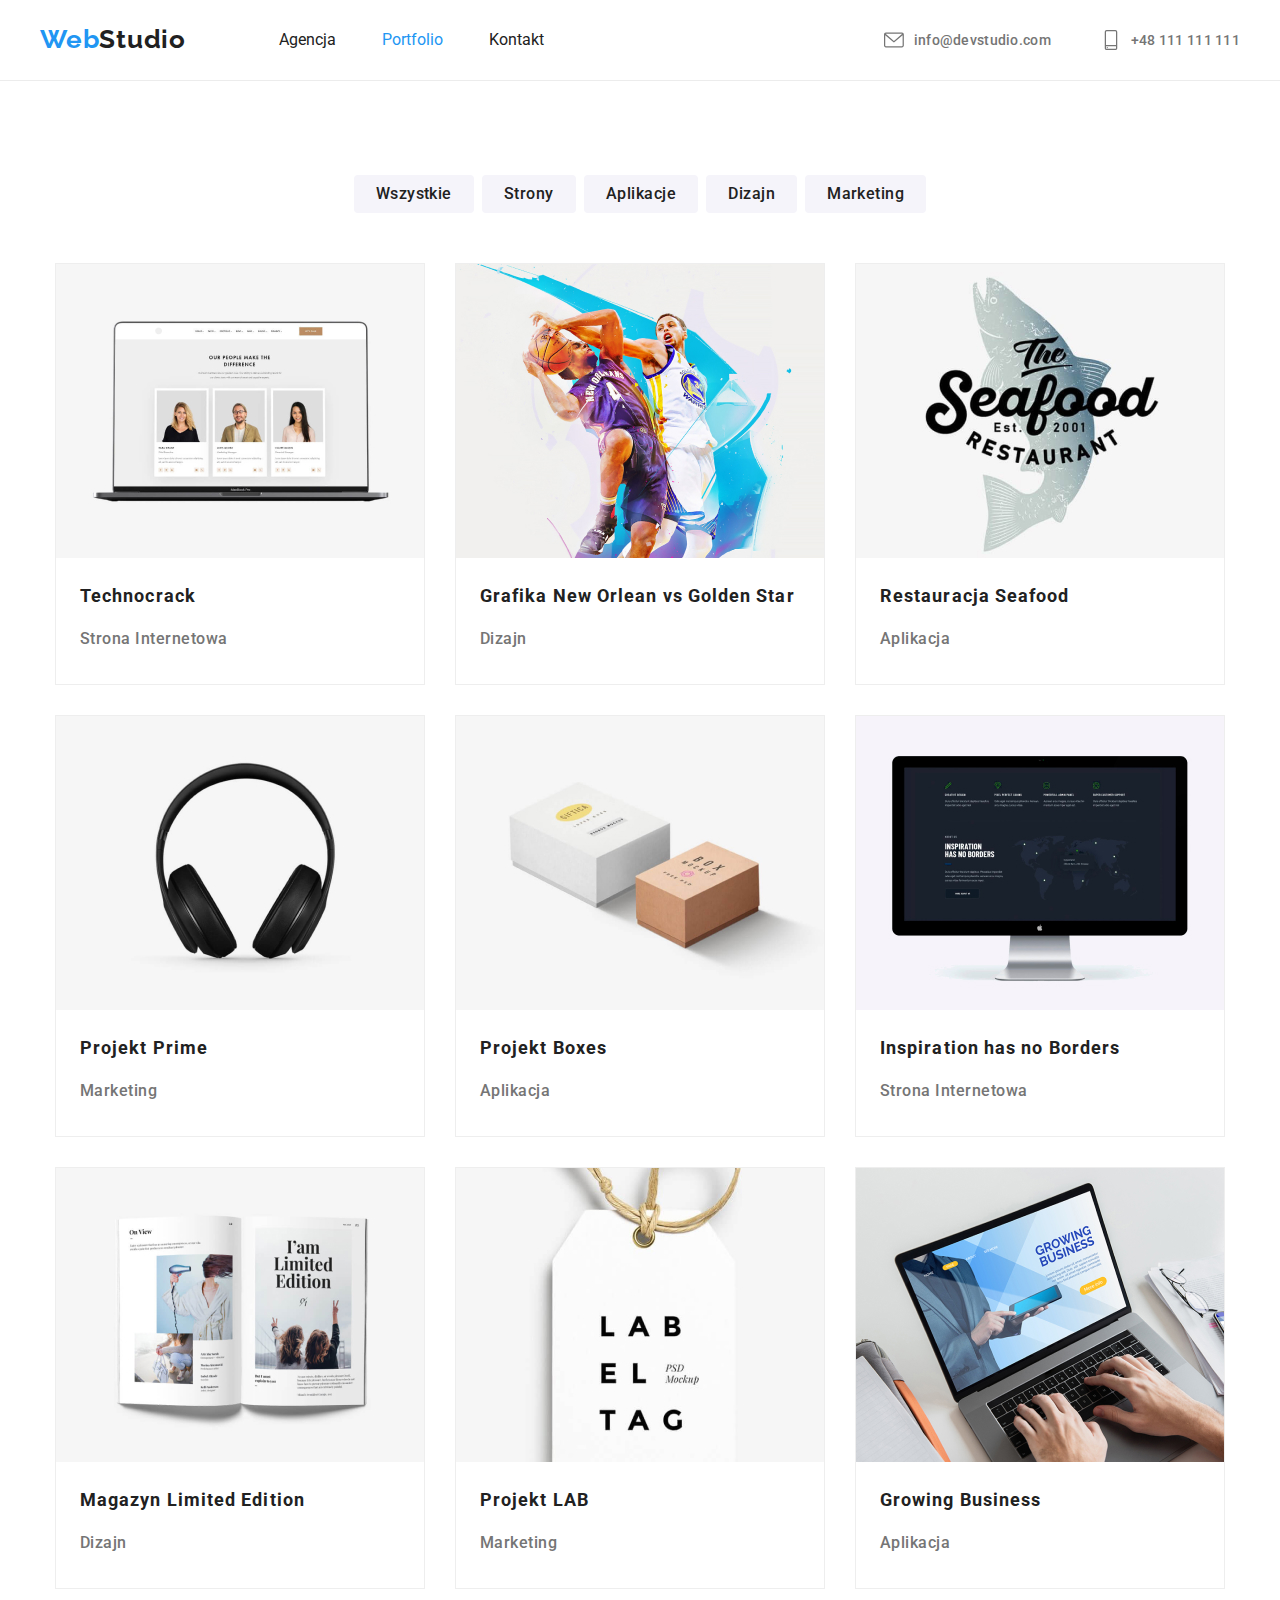
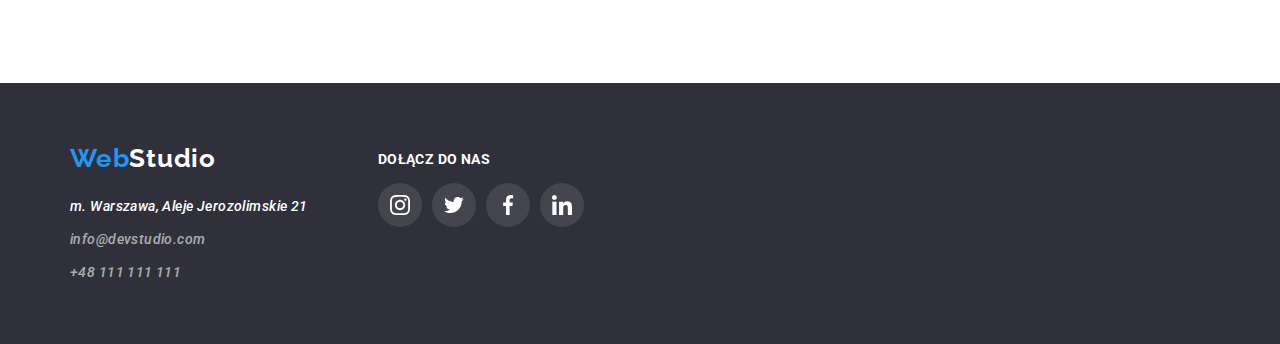
==== portfolio.html @ 4b50d0d4 "Cloned repository" ====
<!DOCTYPE html>
<html lang="pl">
  <head>
    <meta charset="UTF-8" />
    <meta http-equiv="X-UA-Compatible" content="IE=edge" />
    <!-- Viewport -->
    <meta name="viewport" content="width=device-width, initial-scale=1.0" />
    <!-- Credentials -->
    <meta name="description" content="Kurs: GOIT Polska, Full-Stack Developer, Zadanie domowe #2" />
    <meta name="keywords" content="HTML, CSS" />
    <meta name="author" content="Martyn Lazarewicz" />
    <!-- modern-normalize -->
    <link rel="stylesheet" href="node_modules/modern-normalize/modern-normalize.css" />
    <!-- CSS -->
    <link rel="stylesheet" href="css/style.css" />
    <!-- Favicon -->
    <link rel="shortcut icon" href="images/favicon.ico" type="image/x-icon" />
    <!-- Title -->
    <title>Zadanie Domowe #2</title>
    <!-- Google Fonts -->
    <link rel="preconnect" href="https://fonts.googleapis.com" />
    <link rel="preconnect" href="https://fonts.gstatic.com" crossorigin />
    <link
      href="https://fonts.googleapis.com/css2?family=Raleway:wght@700&family=Roboto:wght@400;500;700;900&display=swap"
      rel="preload stylesheet"
      as="style"
    />
  </head>
  <body>
    <header class="header">
      <div class="container header-content">
        <nav class="nav">
          <a class="header-logo" href="index.html"><span class="accent">Web</span>Studio</a>
          <ul>
            <li>
              <a class="nav-link" href="index.html">Agencja</a>
            </li>
            <li><a class="nav-link active-link" href="portfolio.html">Portfolio</a></li>
            <li><a class="nav-link" href="#">Kontakt</a></li>
          </ul>
        </nav>
        <div>
          <ul class="contact">
            <li class="contact-list">
              <a class="header-contact-link mail" href="mailto:info@devstudio.com">
                <svg width="20" height="20">
                  <use href="images/sprite.svg#icon-envelope" width="20" height="20"></use>
                </svg>
                info@devstudio.com
              </a>
            </li>
            <li class="contact-list">
              <a class="header-contact-link phone" href="tel:+48111111111">
                <svg width="20" height="20">
                  <use href="images/sprite.svg#icon-smartphone" width="20" height="20"></use>
                </svg>
                +48 111 111 111
              </a>
            </li>
          </ul>
        </div>
      </div>
    </header>
    <main>
      <section class="container py">
        <ul class="portfolio-filtr-content">
          <li class="portfolio-filtr-content-item">
            <button class="portfolio-filtr-content-item--button" type="button">Wszystkie</button>
          </li>
          <li class="portfolio-filtr-content-item">
            <button class="portfolio-filtr-content-item--button" type="button">Strony</button>
          </li>
          <li class="portfolio-filtr-content-item">
            <button class="portfolio-filtr-content-item--button" type="button">Aplikacje</button>
          </li>
          <li class="portfolio-filtr-content-item">
            <button class="portfolio-filtr-content-item--button" type="button">Dizajn</button>
          </li>
          <li class="portfolio-filtr-content-item">
            <button class="portfolio-filtr-content-item--button" type="button">Marketing</button>
          </li>
        </ul>
        <ul class="portfolio-content">
          <li class="portfolio-content-item">
            <a class="portfolio-content-item-link" href="#"
              ><img src="images/technocrack.jpg" alt="technocrack" width="370" height="294" />
              <h3>Technocrack</h3>
              <p>Strona Internetowa</p></a
            >
          </li>
          <li class="portfolio-content-item">
            <a class="portfolio-content-item-link" href="#"
              ><img src="images/golden_star.jpg" alt="golden_star" width="370" height="294" />
              <h3>Grafika New Orlean vs Golden Star</h3>
              <p>Dizajn</p></a
            >
          </li>
          <li class="portfolio-content-item">
            <a class="portfolio-content-item-link" href="#"
              ><img src="images/seafood.jpg" alt="seafood" width="370" height="294" />
              <h3>Restauracja Seafood</h3>
              <p>Aplikacja</p></a
            >
          </li>
          <li class="portfolio-content-item">
            <a class="portfolio-content-item-link" href="#"
              ><img src="images/project_prime.jpg" alt="project_prime" width="370" height="294" />
              <h3>Projekt Prime</h3>
              <p>Marketing</p></a
            >
          </li>
          <li class="portfolio-content-item">
            <a class="portfolio-content-item-link" href="#"
              ><img src="images/project_boxes.jpg" alt="project_boxes" width="370" height="294" />
              <h3>Projekt Boxes</h3>
              <p>Aplikacja</p></a
            >
          </li>
          <li class="portfolio-content-item">
            <a class="portfolio-content-item-link" href="#"
              ><img src="images/inspiration_monitor.jpg" alt="inspiration_monitor" width="370" height="294" />
              <h3>Inspiration has no Borders</h3>
              <p>Strona Internetowa</p></a
            >
          </li>
          <li class="portfolio-content-item">
            <a class="portfolio-content-item-link" href="#"
              ><img src="images/limited_edition.jpg" alt="limited_edition_book" width="370" height="294" />
              <h3>Magazyn Limited Edition</h3>
              <p>Dizajn</p></a
            >
          </li>
          <li class="portfolio-content-item">
            <a class="portfolio-content-item-link" href="#"
              ><img src="images/lab_tag.jpg" alt="lab_tag" width="370" height="294" />
              <h3>Projekt LAB</h3>
              <p>Marketing</p></a
            >
          </li>
          <li class="portfolio-content-item">
            <a class="portfolio-content-item-link" href="#">
              <img src="images/business_laptop.jpg" alt="business_laptop" width="370" height="294" />
              <h3>Growing Business</h3>
              <p>Aplikacja</p>
            </a>
          </li>
        </ul>
      </section>
    </main>
    <footer class="footer">
      <div class="container footer-content">
        <div class="left-footer">
          <a class="footer-logo" href="index.html"><span class="accent">Web</span>Studio</a>
          <address>
            <ul>
              <li class="footer-contact-link">m. Warszawa, Aleje Jerozolimskie 21</li>
              <li class="footer-contact-link">
                <a href="mailto:info@devstudio.com">info@devstudio.com</a>
              </li>
              <li class="footer-contact-link">
                <a href="tel:+48111111111">+48 111 111 111</a>
              </li>
            </ul>
          </address>
        </div>
        <div class="right-footer">
          <h4 class="footer-heading">Dołącz do nas</h4>
          <ul class="footer-list">
            <li class="footer-list-item">
              <a class="footer-list-link" href="#">
                <svg width="20" height="20">
                  <use href="images/sprite.svg#icon-instagram" width="20" height="20"></use>
                </svg>
              </a>
            </li>
            <li class="footer-list-item">
              <a class="footer-list-link" href="#">
                <svg width="20" height="20">
                  <use href="images/sprite.svg#icon-twitter" width="20" height="20"></use>
                </svg>
              </a>
            </li>
            <li class="footer-list-item">
              <a class="footer-list-link" href="#">
                <svg width="20" height="20">
                  <use href="images/sprite.svg#icon-facebook" width="20" height="20"></use>
                </svg>
              </a>
            </li>
            <li class="footer-list-item">
              <a class="footer-list-link" href="#">
                <svg width="20" height="20">
                  <use href="images/sprite.svg#icon-linkedin" width="20" height="20"></use>
                </svg>
              </a>
            </li>
          </ul>
        </div>
      </div>
    </footer>
  </body>
</html>
---- css/style.css ----
:root {
  --color-primary: #212121;
  --color-secondary: #757575;
  --color-accent: #2196f3;
  --color-bg-dark: #2f303a;
  --color-bg-light: #f5f4fa;
  --color-socials: #afb1b8;

  --color-white: #ffffff;

  --font-normal: 500;
  --font-bold: 700;
  --font-xbold: 900;

  --font-14: 14px;
  --font-16: 16px;
  --font-18: 18px;
  --font-26: 26px;
  --font-36: 36px;
  --font-44: 44px;

  --l-spacing-02: 0.02em;
  --l-spacing-03: 0.03em;
  --l-spacing-06: 0.06em;

  --l-height-16: 1rem;
  --l-height-19: 1.1875rem;
  --l-height-24: 1.5rem;
  --l-height-26: 1.625rem;
  --l-height-30: 1.875rem;
  --l-height-31: 1.938rem;
  --l-height-36: 2.25rem;
  --l-height-42: 2.625rem;
  --l-height-60: 3.75rem;

  --maxwidth: 1200px;

  --gap-6: 6px;
  --gap-8: 8px;
  --gap-9: 9px;
  --gap-10: 10px;
  --gap-16: 16px;
  --gap-20: 20px;
  --gap-22: 22px;
  --gap-24: 24px;
  --gap-30: 30px;
  --gap-41: 41px;
  --gap-42: 42px;
  --gap-50: 50px;
  --gap-46: 46px;
  --gap-60: 60px;
  --gap-70: 70px;
  --gap-93: 93px;
  --gap-94: 94px;

  --border-r-4: 4px;

  --font-primary: 'Roboto', sans-serif;
  --font-raleway: 'Raleway', sans-serif;

  --inline-b: inline-block;
}

html {
  font-size: 100%;
}

*,
*::before,
*::after {
  box-sizing: border-box;
  margin: 0;
  padding: 0;
}

body {
  color: var(--color-primary);
  font-size: 16px;
  font-weight: 400;
  font-family: var(--font-primary);
}

.container {
  width: var(--maxwidth);
  margin: 0 auto;
}

.pb {
  padding-bottom: var(--gap-94);
}

.pt {
  padding-top: var(--gap-94);
}

.py {
  padding-top: var(--gap-94);
  padding-bottom: var(--gap-94);
}

ul {
  list-style-type: none;
}

a {
  text-decoration: none;
}

h2 {
  font-size: var(--font-36);
  line-height: var(--l-height-42);
  font-weight: var(--font-bold);
  letter-spacing: var(--l-spacing-03);
  margin-bottom: var(--gap-50);
}

.accent {
  color: var(--color-accent);
}

/* Navigation */

.header {
  border-bottom: 1px solid #ececec;
}

.header-content {
  display: flex;
  justify-content: space-between;
  align-items: center;
  height: 5rem;
}

.header-logo {
  color: var(--color-primary);
  font-size: 1.625rem;
  font-family: var(--font-raleway);
  font-weight: var(--font-bold);
  letter-spacing: var(--l-spacing-03);
  line-height: var(--l-height-31);
}

.nav {
  display: flex;
  gap: var(--gap-93);
}

.nav ul {
  display: flex;
  align-items: center;
  gap: var(--gap-46);
}

.nav-link {
  color: var(--color-primary);
  transition: color 250ms ease-in-out;
}

.active-link {
  color: var(--color-accent);
}

.nav-link:hover,
.nav-link:focus {
  color: var(--color-accent);
}

.contact {
  display: flex;
  gap: var(--gap-50);
  align-items: center;
}

.contact-list a {
  display: flex;
  align-items: center;
  justify-content: center;
}

.header-contact-link {
  color: var(--color-secondary);
  fill: var(--color-secondary);
  font-size: var(--font-14);
  line-height: var(--l-height-16);
  font-weight: var(--font-normal);
  letter-spacing: var(--l-spacing-02);
  transition: color 250ms ease-in-out, fill 250ms ease-in-out;
}

.header-contact-link:hover,
.header-contact-link:focus {
  color: var(--color-accent);
  fill: var(--color-accent);
}

.header-contact-link svg {
  margin-right: var(--gap-10);
}

/* Hero */

.hero {
  background-image: linear-gradient(rgba(47, 48, 58, 0.4), rgba(47, 48, 58, 0.4)), url(../images/hero.jpg);
  background-size: cover;
  background-repeat: no-repeat;
  background-position: center center;

  margin: 0 auto;
  max-width: 1600px;
  height: 37.5rem;
  position: relative;
}

.hero-content {
  position: absolute;
  top: 50%;
  left: 50%;
  transform: translate(-50%, -50%);
  text-align: center;
}

.hero-content h1 {
  color: var(--color-white);
  font-size: var(--font-44);
  font-weight: var(--font-xbold);
  line-height: var(--l-height-60);
  letter-spacing: var(--l-spacing-06);
  width: 40rem;
  margin-right: auto;
  margin-left: auto;
  padding-bottom: var(--gap-30);
}

.hero-btn {
  color: var(--color-white);
  background-color: var(--color-accent);
  font-size: var(--font-16);
  font-weight: var(--font-bold);
  line-height: var(--l-height-30);
  letter-spacing: var(--l-spacing-06);
  padding: var(--gap-10) var(--gap-41);
  border: 0;
  border-radius: var(--border-r-4);
  box-shadow: 0px 4px 4px rgba(0, 0, 0, 0.15);
  cursor: pointer;
}

/* About */

.about-content {
  display: flex;
  gap: var(--gap-30);
  justify-content: center;
}

.about-content-item {
  width: 270px;
}

.about-content-item h3 {
  font-size: var(--font-14);
  line-height: var(--l-height-16);
  font-weight: var(--font-bold);
  letter-spacing: var(--l-spacing-03);
  margin-bottom: var(--gap-10);
}

.about-content-item p {
  color: var(--color-secondary);
  font-size: var(--font-14);
  line-height: var(--l-height-24);
  font-weight: var(--font-normal);
  letter-spacing: var(--l-spacing-03);
}

.about-svg {
  margin-bottom: var(--gap-30);
}

/* What we do */

.what-we-do {
  text-align: center;
}

.what-we-do-content {
  display: flex;
  gap: var(--gap-30);
  justify-content: center;
}

/* Team */

.team {
  background-color: var(--color-bg-light);
  text-align: center;
}

.team-content {
  display: flex;
  justify-content: center;
  align-items: center;
  gap: var(--gap-30);
}

.team-content-item h4 {
  color: var(--color-primary);
  font-size: var(--font-16);
  line-height: var(--l-height-19);
  font-weight: var(--font-normal);
  letter-spacing: var(--l-spacing-03);
  padding-top: var(--gap-30);
  padding-bottom: var(--gap-10);
}

.team-content-item p {
  color: var(--color-secondary);
  font-size: var(--font-16);
  line-height: var(--l-height-19);
}

.team-content-item {
  max-width: 270px;
  height: auto;
  overflow: hidden;
  background: #ffffff;
  box-shadow: 0px 1px 3px rgba(0, 0, 0, 0.12), 0px 1px 1px rgba(0, 0, 0, 0.14), 0px 2px 1px rgba(0, 0, 0, 0.2);
  border-radius: 0px 0px 4px 4px;
  transition: box-shadow 250ms ease-in-out, background 250ms ease-in-out;
}

.team-list {
  display: flex;
  justify-content: center;
  padding-top: var(--gap-16);
  padding-bottom: var(--gap-30);
}

.team-list-link {
  fill: var(--color-socials);
  height: 44px;
  width: 44px;
  display: flex;
  align-items: center;
  justify-content: center;
  border-radius: 50%;
  transition: fill 250ms ease-in-out, background-color 250ms ease-in-out;
}

.team-list-item:not(:last-of-type) {
  margin-right: var(--gap-10);
}

.team-list-link:hover,
.team-list-link:focus {
  fill: var(--color-white);
  background-color: var(--color-accent);
}

/* clients */

.clients {
  text-align: center;
}

.client-list {
  display: flex;
  align-items: center;
  justify-content: center;
}

.client-list-item:not(:last-of-type) {
  padding-right: var(--gap-30);
}

.client-list-link {
  fill: var(--color-socials);
  display: flex;
  align-items: center;
  justify-content: center;
  border: 1px solid var(--color-socials);
  border-radius: var(--border-r-4);
  transition: fill 250ms ease-in-out, border 250ms ease-in-out;
}

.client-list-link:hover,
.client-list-link:focus {
  fill: var(--color-accent);
  border: 1px solid var(--color-accent);
}

/* Footer */

.footer {
  background-color: var(--color-bg-dark);
  display: flex;
  align-items: center;
}

.footer-content {
  padding-top: var(--gap-60);
  padding-bottom: var(--gap-60);
  padding-left: var(--gap-30);
  display: flex;
}

.footer-logo {
  color: var(--color-white);
  font-size: var(--font-26);
  font-family: var(--font-raleway);
  font-weight: var(--font-bold);
  letter-spacing: var(--l-spacing-03);
  line-height: var(--l-height-31);
}

address {
  margin-top: var(--gap-20);
}

.footer-list {
  display: flex;
  justify-content: center;
  padding-top: var(--gap-16);
  padding-bottom: var(--gap-30);
}

.footer-list-link {
  fill: var(--color-white);
  background: rgba(255, 255, 255, 0.1);
  height: 44px;
  width: 44px;
  display: flex;
  align-items: center;
  justify-content: center;
  border-radius: 50%;
  transition: background-color 250ms ease-in-out;
}

.footer-list-item:not(:last-of-type) {
  margin-right: var(--gap-10);
}

.footer-list-link:hover,
.footer-list-link:focus {
  background-color: var(--color-accent);
}

.footer-heading {
  color: var(--color-white);
  font-size: var(--font-14);
  font-weight: var(--font-bold);
  line-height: var(--l-height-16);
  letter-spacing: var(--l-spacing-03);
  text-transform: uppercase;
}

.right-footer {
  margin-left: var(--gap-70);
  padding-top: var(--gap-8);
}

.footer-contact-link:not(:last-child) {
  margin-bottom: var(--gap-9);
}

.footer-contact-link {
  color: var(--color-white);
  font-size: var(--font-14);
  line-height: var(--l-height-24);
  font-weight: var(--font-normal);
  letter-spacing: var(--l-spacing-03);
}

.footer-contact-link a {
  color: var(--color-white);
  opacity: 0.6;
  font-size: var(--font-14);
  line-height: var(--l-height-24);
  font-weight: var(--font-normal);
  letter-spacing: var(--l-spacing-03);
  transition: color 250ms ease-in-out, opacity 250ms ease-in-out;
}

.footer-contact-link a:hover,
.footer-contact-link a:focus {
  color: var(--color-accent);
  opacity: 1;
}

/* Portfolio filtr */

.portfolio-filtr-content {
  display: flex;
  padding-bottom: var(--gap-50);
  align-items: center;
  justify-content: center;
}

.portfolio-filtr-content-item:not(:last-child) {
  margin-right: var(--gap-8);
}

.portfolio-filtr-content-item--button {
  color: var(--color-primary);
  font-size: var(--font-16);
  line-height: var(--l-height-26);
  font-weight: var(--font-normal);
  letter-spacing: var(--l-spacing-03);
  background-color: var(--color-bg-light);
  border: 0;
  border-radius: var(--border-r-4);
  padding: var(--gap-6) var(--gap-22);
  cursor: pointer;
  transition: color 250ms ease-in-out, background-color 250ms ease-in-out;
}

.portfolio-filtr-content-item--button:hover,
.portfolio-filtr-content-item--button:focus,
.portfolio-filtr-content-item--button:active {
  color: var(--color-white);
  background-color: var(--color-accent);
}

/* Portfolio content */

.portfolio-content {
  display: flex;
  justify-content: center;
  align-items: center;
  flex-wrap: wrap;
  gap: var(--gap-30);
}

.portfolio-content-item {
  max-width: 370px;
  height: auto;
  background: #ffffff;
  border: 1px solid #eeeeee;
  transition: box-shadow 250ms ease-in-out, background 250ms ease-in-out;
  overflow: hidden;
}

.portfolio-content-item:hover,
.portfolio-content-item:focus {
  background: #ffffff;
  box-shadow: 0px 1px 3px rgba(0, 0, 0, 0.12), 0px 1px 1px rgba(0, 0, 0, 0.14), 0px 2px 1px rgba(0, 0, 0, 0.2);
  border-radius: 0px 0px 4px 4px;
}

.portfolio-content-item-link h3 {
  color: var(--color-primary);
  font-size: var(--font-18);
  line-height: var(--l-height-36);
  font-weight: var(--font-bold);
  font-family: var(--font-primary);
  letter-spacing: var(--l-spacing-06);
  padding-top: var(--gap-20);
  padding-bottom: var(--gap-10);
  padding-left: var(--gap-24);
}

.portfolio-content-item-link p {
  color: var(--color-secondary);
  font-size: var(--font-16);
  line-height: var(--l-height-30);
  font-weight: var(--font-normal);
  letter-spacing: var(--l-spacing-03);
  padding-bottom: var(--gap-30);
  padding-left: var(--gap-24);
}

img {
  display: flex;
  align-items: center;
  justify-content: center;
}

img[alt]::before {
  color: var(--color-primary);
  font-size: var(--font-18);
  line-height: var(--l-height-36);
  font-weight: var(--font-bold);
  font-family: var(--font-primary);
  letter-spacing: var(--l-spacing-06);
}

img[alt]::after {
  content: '';
  background: url(../images/not-found-icon-18.jpg) no-repeat;
  background-size: contain;
  width: 30px;
  height: 30px;
  color: var(--color-primary);
  font-size: var(--font-18);
  line-height: var(--l-height-36);
  font-weight: var(--font-bold);
  font-family: var(--font-primary);
  letter-spacing: var(--l-spacing-06);
}
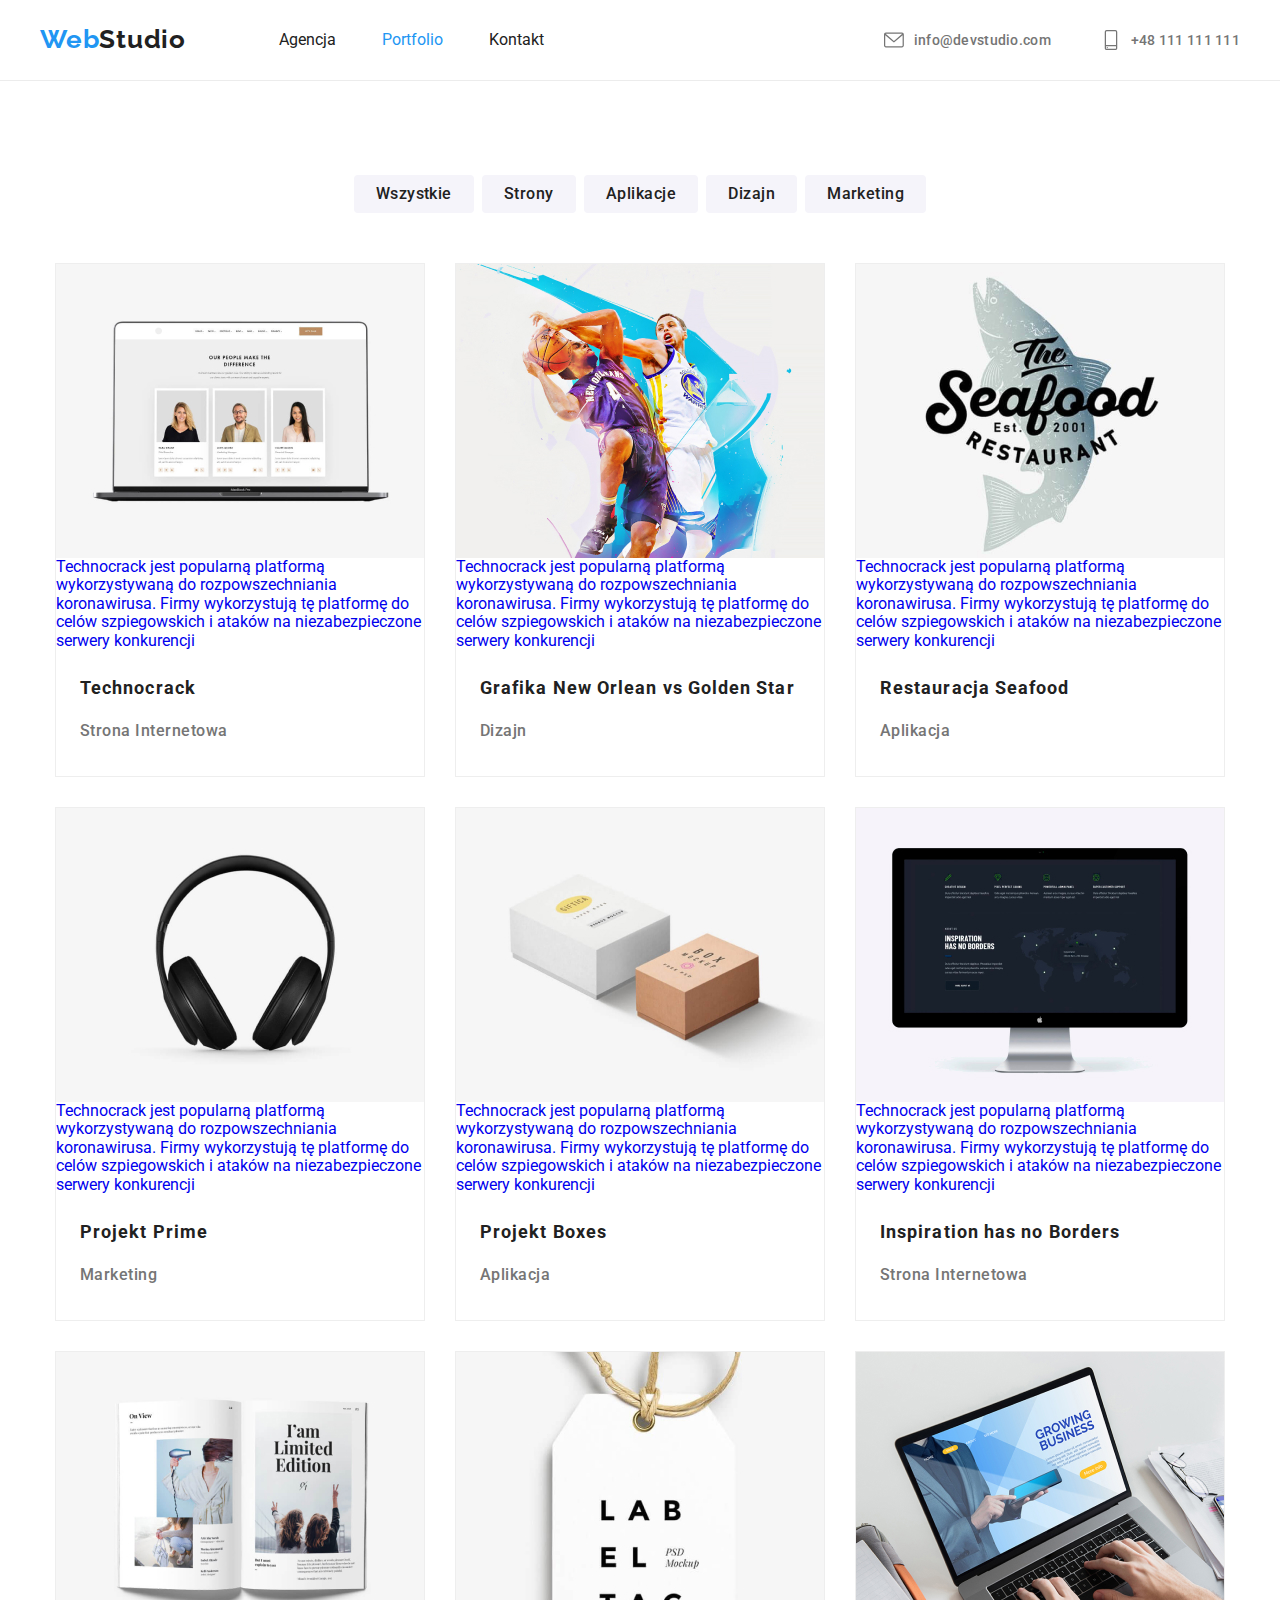
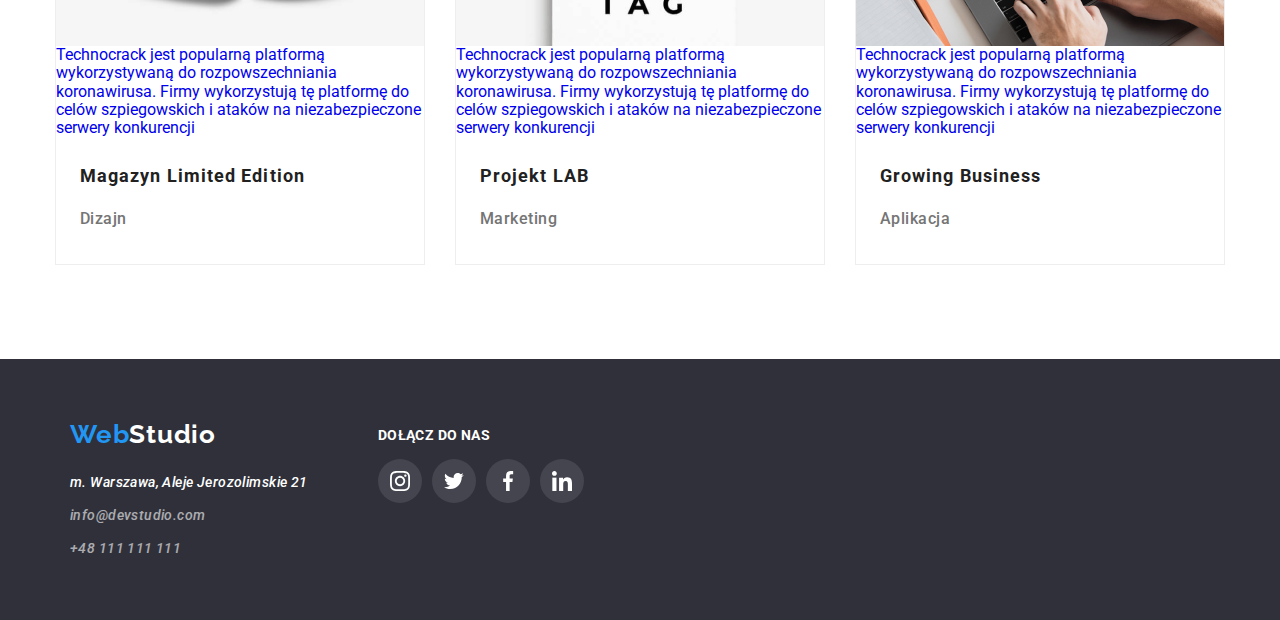
==== commit 464fecae: "updated portfolio.html" ====
--- a/portfolio.html
+++ b/portfolio.html
@@ -16,7 +16,7 @@
     <!-- Favicon -->
     <link rel="shortcut icon" href="images/favicon.ico" type="image/x-icon" />
     <!-- Title -->
-    <title>Zadanie Domowe #2</title>
+    <title>Zadanie Domowe #5</title>
     <!-- Google Fonts -->
     <link rel="preconnect" href="https://fonts.googleapis.com" />
     <link rel="preconnect" href="https://fonts.gstatic.com" crossorigin />
@@ -83,63 +83,125 @@
         <ul class="portfolio-content">
           <li class="portfolio-content-item">
             <a class="portfolio-content-item-link" href="#"
-              ><img src="images/technocrack.jpg" alt="technocrack" width="370" height="294" />
+              ><div class="popup-img">
+                <img src="images/technocrack.jpg" alt="technocrack" width="370" height="294" />
+                <span class="popup"
+                  >Technocrack jest popularną platformą wykorzystywaną do rozpowszechniania koronawirusa. Firmy wykorzystują tę
+                  platformę do celów szpiegowskich i ataków na niezabezpieczone serwery konkurencji</span
+                >
+              </div>
               <h3>Technocrack</h3>
               <p>Strona Internetowa</p></a
             >
           </li>
           <li class="portfolio-content-item">
             <a class="portfolio-content-item-link" href="#"
-              ><img src="images/golden_star.jpg" alt="golden_star" width="370" height="294" />
+              ><div class="popup-img">
+                <img src="images/golden_star.jpg" alt="golden_star" width="370" height="294" />
+                <span class="popup"
+                  >Technocrack jest popularną platformą wykorzystywaną do rozpowszechniania koronawirusa. Firmy wykorzystują tę
+                  platformę do celów szpiegowskich i ataków na niezabezpieczone serwery konkurencji</span
+                >
+              </div>
+
               <h3>Grafika New Orlean vs Golden Star</h3>
               <p>Dizajn</p></a
             >
           </li>
           <li class="portfolio-content-item">
             <a class="portfolio-content-item-link" href="#"
-              ><img src="images/seafood.jpg" alt="seafood" width="370" height="294" />
+              ><div class="popup-img">
+                <img src="images/seafood.jpg" alt="seafood" width="370" height="294" />
+                <span class="popup"
+                  >Technocrack jest popularną platformą wykorzystywaną do rozpowszechniania koronawirusa. Firmy wykorzystują tę
+                  platformę do celów szpiegowskich i ataków na niezabezpieczone serwery konkurencji</span
+                >
+              </div>
+
               <h3>Restauracja Seafood</h3>
               <p>Aplikacja</p></a
             >
           </li>
           <li class="portfolio-content-item">
             <a class="portfolio-content-item-link" href="#"
-              ><img src="images/project_prime.jpg" alt="project_prime" width="370" height="294" />
+              ><div class="popup-img">
+                <img src="images/project_prime.jpg" alt="project_prime" width="370" height="294" />
+                <span class="popup"
+                  >Technocrack jest popularną platformą wykorzystywaną do rozpowszechniania koronawirusa. Firmy wykorzystują tę
+                  platformę do celów szpiegowskich i ataków na niezabezpieczone serwery konkurencji</span
+                >
+              </div>
+
               <h3>Projekt Prime</h3>
               <p>Marketing</p></a
             >
           </li>
           <li class="portfolio-content-item">
             <a class="portfolio-content-item-link" href="#"
-              ><img src="images/project_boxes.jpg" alt="project_boxes" width="370" height="294" />
+              ><div class="popup-img">
+                <img src="images/project_boxes.jpg" alt="project_boxes" width="370" height="294" />
+                <span class="popup"
+                  >Technocrack jest popularną platformą wykorzystywaną do rozpowszechniania koronawirusa. Firmy wykorzystują tę
+                  platformę do celów szpiegowskich i ataków na niezabezpieczone serwery konkurencji</span
+                >
+              </div>
+
               <h3>Projekt Boxes</h3>
               <p>Aplikacja</p></a
             >
           </li>
           <li class="portfolio-content-item">
             <a class="portfolio-content-item-link" href="#"
-              ><img src="images/inspiration_monitor.jpg" alt="inspiration_monitor" width="370" height="294" />
+              ><div class="popup-img">
+                <img src="images/inspiration_monitor.jpg" alt="inspiration_monitor" width="370" height="294" />
+                <span class="popup"
+                  >Technocrack jest popularną platformą wykorzystywaną do rozpowszechniania koronawirusa. Firmy wykorzystują tę
+                  platformę do celów szpiegowskich i ataków na niezabezpieczone serwery konkurencji</span
+                >
+              </div>
+
               <h3>Inspiration has no Borders</h3>
               <p>Strona Internetowa</p></a
             >
           </li>
           <li class="portfolio-content-item">
             <a class="portfolio-content-item-link" href="#"
-              ><img src="images/limited_edition.jpg" alt="limited_edition_book" width="370" height="294" />
+              ><div class="popup-img">
+                <img src="images/limited_edition.jpg" alt="limited_edition_book" width="370" height="294" />
+                <span class="popup"
+                  >Technocrack jest popularną platformą wykorzystywaną do rozpowszechniania koronawirusa. Firmy wykorzystują tę
+                  platformę do celów szpiegowskich i ataków na niezabezpieczone serwery konkurencji</span
+                >
+              </div>
+
               <h3>Magazyn Limited Edition</h3>
               <p>Dizajn</p></a
             >
           </li>
           <li class="portfolio-content-item">
             <a class="portfolio-content-item-link" href="#"
-              ><img src="images/lab_tag.jpg" alt="lab_tag" width="370" height="294" />
+              ><div class="popup-img">
+                <img src="images/lab_tag.jpg" alt="lab_tag" width="370" height="294" />
+                <span class="popup"
+                  >Technocrack jest popularną platformą wykorzystywaną do rozpowszechniania koronawirusa. Firmy wykorzystują tę
+                  platformę do celów szpiegowskich i ataków na niezabezpieczone serwery konkurencji</span
+                >
+              </div>
+
               <h3>Projekt LAB</h3>
               <p>Marketing</p></a
             >
           </li>
           <li class="portfolio-content-item">
             <a class="portfolio-content-item-link" href="#">
-              <img src="images/business_laptop.jpg" alt="business_laptop" width="370" height="294" />
+              <div class="popup-img">
+                <img src="images/business_laptop.jpg" alt="business_laptop" width="370" height="294" />
+                <span class="popup"
+                  >Technocrack jest popularną platformą wykorzystywaną do rozpowszechniania koronawirusa. Firmy wykorzystują tę
+                  platformę do celów szpiegowskich i ataków na niezabezpieczone serwery konkurencji</span
+                >
+              </div>
+
               <h3>Growing Business</h3>
               <p>Aplikacja</p>
             </a>
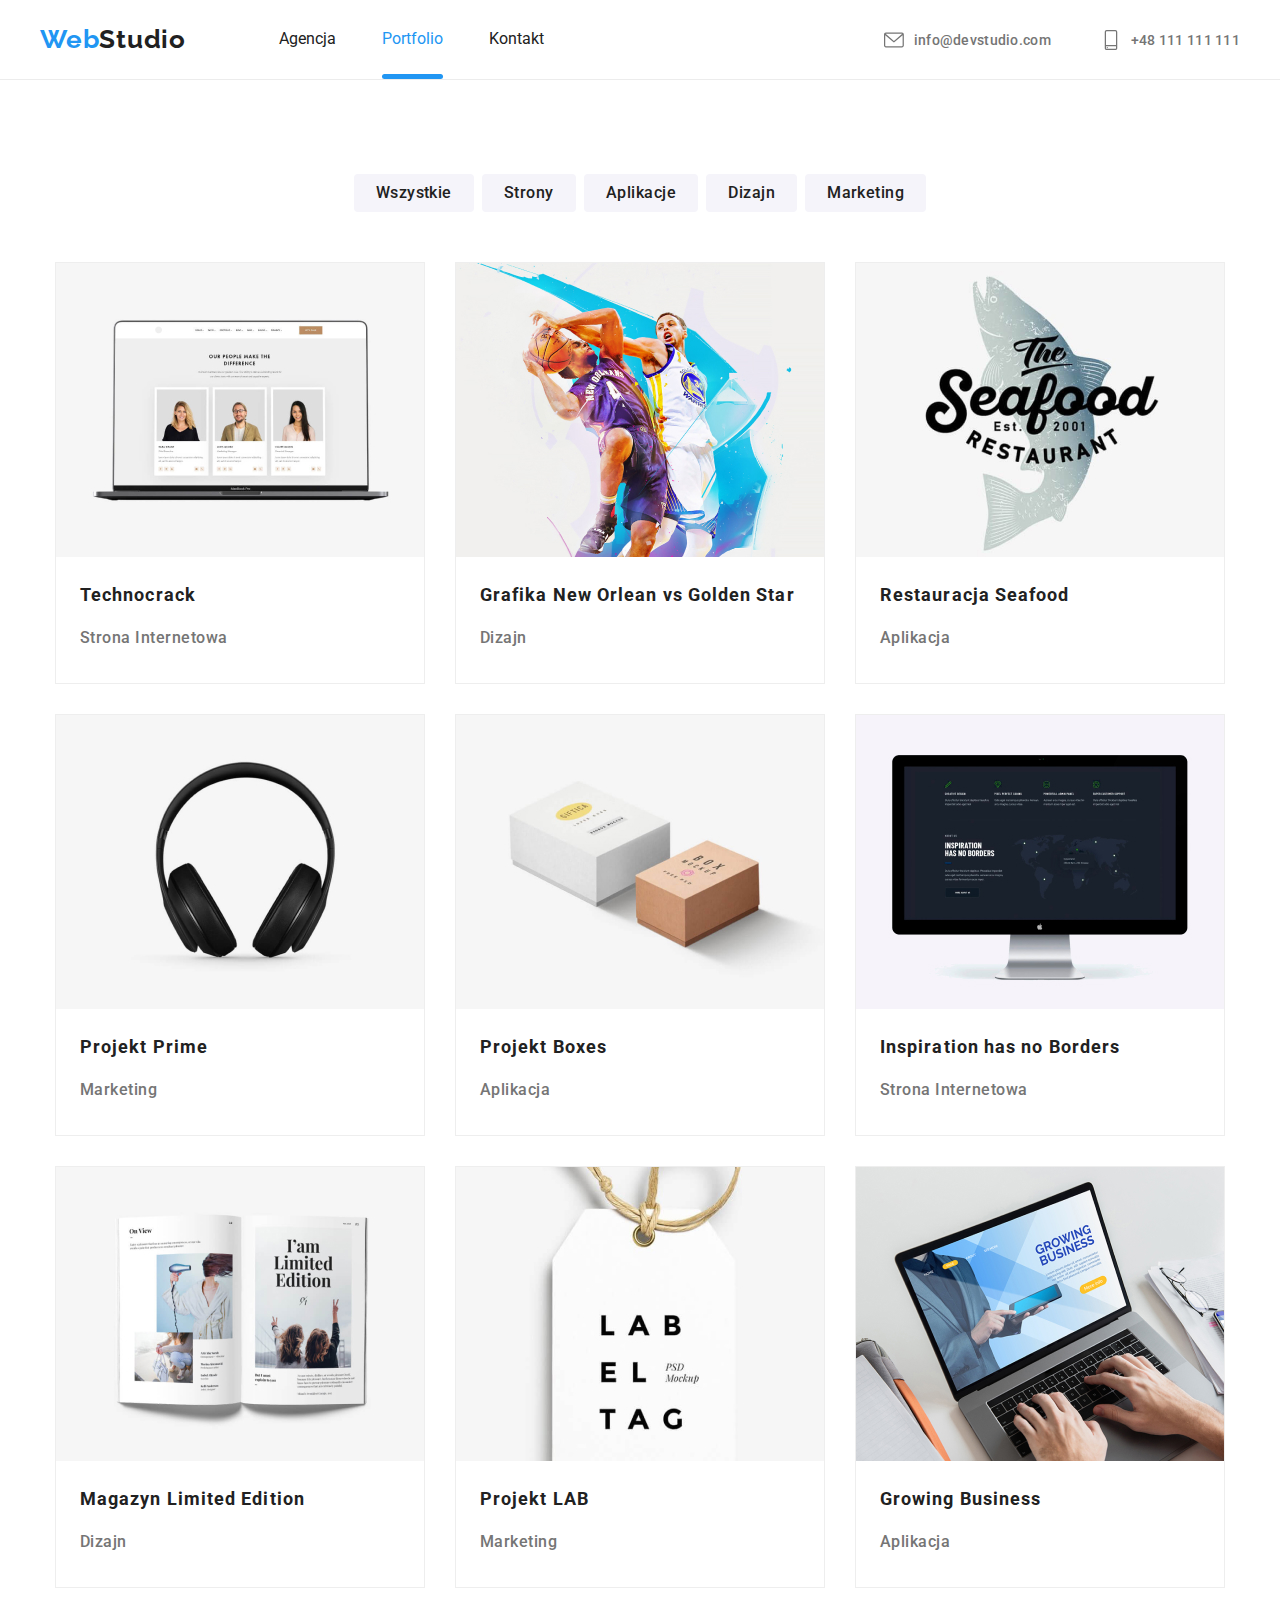
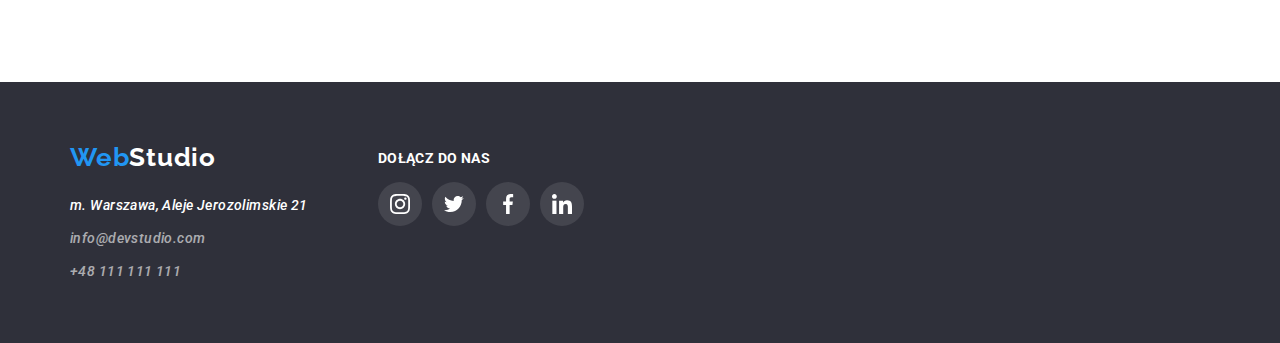
==== commit 89315ef6: "clean up html" ====
--- a/portfolio.html
+++ b/portfolio.html
@@ -9,6 +9,14 @@
     <meta name="description" content="Kurs: GOIT Polska, Full-Stack Developer, Zadanie domowe #2" />
     <meta name="keywords" content="HTML, CSS" />
     <meta name="author" content="Martyn Lazarewicz" />
+    <!-- Google Fonts -->
+    <link rel="preconnect" href="https://fonts.googleapis.com" />
+    <link rel="preconnect" href="https://fonts.gstatic.com" crossorigin />
+    <link
+      href="https://fonts.googleapis.com/css2?family=Raleway:wght@700&family=Roboto:wght@400;500;700;900&display=swap"
+      rel="preload stylesheet"
+      as="style"
+    />
     <!-- modern-normalize -->
     <link rel="stylesheet" href="node_modules/modern-normalize/modern-normalize.css" />
     <!-- CSS -->
@@ -17,14 +25,6 @@
     <link rel="shortcut icon" href="images/favicon.ico" type="image/x-icon" />
     <!-- Title -->
     <title>Zadanie Domowe #5</title>
-    <!-- Google Fonts -->
-    <link rel="preconnect" href="https://fonts.googleapis.com" />
-    <link rel="preconnect" href="https://fonts.gstatic.com" crossorigin />
-    <link
-      href="https://fonts.googleapis.com/css2?family=Raleway:wght@700&family=Roboto:wght@400;500;700;900&display=swap"
-      rel="preload stylesheet"
-      as="style"
-    />
   </head>
   <body>
     <header class="header">
--- a/css/style.css
+++ b/css/style.css
@@ -3,6 +3,7 @@
   --color-secondary: #757575;
   --color-accent: #2196f3;
   --color-bg-dark: #2f303a;
+  --color-bg-dark-opacity: rgba(47, 48, 58, 0.8);
   --color-bg-light: #f5f4fa;
   --color-socials: #afb1b8;
 
@@ -27,6 +28,7 @@
   --l-height-19: 1.1875rem;
   --l-height-24: 1.5rem;
   --l-height-26: 1.625rem;
+  --l-height-28: 1.75rem;
   --l-height-30: 1.875rem;
   --l-height-31: 1.938rem;
   --l-height-36: 2.25rem;
@@ -128,7 +130,7 @@
   display: flex;
   justify-content: space-between;
   align-items: center;
-  height: 5rem;
+  height: 79px;
 }
 
 .header-logo {
@@ -152,17 +154,48 @@
 }
 
 .nav-link {
+  position: relative;
   color: var(--color-primary);
-  transition: color 250ms ease-in-out;
+}
+
+.nav-link::after {
+  position: absolute;
+  content: '';
+  display: block;
+  top: 45px;
+  left: 0;
+  width: 0;
+  height: 5px;
+  background-color: #2196f3;
+  border-radius: 4px;
+  transition: width 250ms cubic-bezier(0.4, 0, 0.2, 1);
+}
+
+.nav-link:hover::after {
+  width: 100%;
 }
 
 .active-link {
+  position: relative;
   color: var(--color-accent);
+}
+
+.active-link::after {
+  position: absolute;
+  content: '';
+  display: block;
+  top: 45px;
+  width: 100%;
+  height: 5px;
+  background-color: #2196f3;
+  border-radius: 4px;
+  transition: width 250ms cubic-bezier(0.4, 0, 0.2, 1);
 }
 
 .nav-link:hover,
 .nav-link:focus {
   color: var(--color-accent);
+  width: 100%;
 }
 
 .contact {
@@ -184,7 +217,7 @@
   line-height: var(--l-height-16);
   font-weight: var(--font-normal);
   letter-spacing: var(--l-spacing-02);
-  transition: color 250ms ease-in-out, fill 250ms ease-in-out;
+  transition: color 250ms cubic-bezier(0.4, 0, 0.2, 1), fill 250ms cubic-bezier(0.4, 0, 0.2, 1);
 }
 
 .header-contact-link:hover,
@@ -235,6 +268,7 @@
   color: var(--color-white);
   background-color: var(--color-accent);
   font-size: var(--font-16);
+  font-family: var(--font-primary);
   font-weight: var(--font-bold);
   line-height: var(--l-height-30);
   letter-spacing: var(--l-spacing-06);
@@ -288,6 +322,26 @@
   gap: var(--gap-30);
   justify-content: center;
 }
+.what-we-do-content-item {
+  position: relative;
+}
+
+.what-we-do-content-item-span {
+  position: absolute;
+  bottom: 0;
+  display: flex;
+  align-items: center;
+  justify-content: center;
+  width: 100%;
+  height: 70px;
+  color: var(--color-white);
+  background-color: var(--color-bg-dark-opacity);
+  font-size: var(--font-14);
+  font-weight: var(--font-bold);
+  line-height: var(--l-height-16);
+  letter-spacing: var(--l-spacing-03);
+  text-transform: uppercase;
+}
 
 /* Team */
 
@@ -326,7 +380,7 @@
   background: #ffffff;
   box-shadow: 0px 1px 3px rgba(0, 0, 0, 0.12), 0px 1px 1px rgba(0, 0, 0, 0.14), 0px 2px 1px rgba(0, 0, 0, 0.2);
   border-radius: 0px 0px 4px 4px;
-  transition: box-shadow 250ms ease-in-out, background 250ms ease-in-out;
+  transition: box-shadow 250ms cubic-bezier(0.4, 0, 0.2, 1), background 250ms cubic-bezier(0.4, 0, 0.2, 1);
 }
 
 .team-list {
@@ -344,7 +398,7 @@
   align-items: center;
   justify-content: center;
   border-radius: 50%;
-  transition: fill 250ms ease-in-out, background-color 250ms ease-in-out;
+  transition: fill 250ms cubic-bezier(0.4, 0, 0.2, 1), background-color 250ms cubic-bezier(0.4, 0, 0.2, 1);
 }
 
 .team-list-item:not(:last-of-type) {
@@ -380,7 +434,7 @@
   justify-content: center;
   border: 1px solid var(--color-socials);
   border-radius: var(--border-r-4);
-  transition: fill 250ms ease-in-out, border 250ms ease-in-out;
+  transition: fill 250ms cubic-bezier(0.4, 0, 0.2, 1), border 250ms cubic-bezier(0.4, 0, 0.2, 1);
 }
 
 .client-list-link:hover,
@@ -433,7 +487,7 @@
   align-items: center;
   justify-content: center;
   border-radius: 50%;
-  transition: background-color 250ms ease-in-out;
+  transition: background-color 250ms cubic-bezier(0.4, 0, 0.2, 1);
 }
 
 .footer-list-item:not(:last-of-type) {
@@ -478,7 +532,7 @@
   line-height: var(--l-height-24);
   font-weight: var(--font-normal);
   letter-spacing: var(--l-spacing-03);
-  transition: color 250ms ease-in-out, opacity 250ms ease-in-out;
+  transition: color 250ms cubic-bezier(0.4, 0, 0.2, 1), opacity 250ms cubic-bezier(0.4, 0, 0.2, 1);
 }
 
 .footer-contact-link a:hover,
@@ -503,6 +557,7 @@
 .portfolio-filtr-content-item--button {
   color: var(--color-primary);
   font-size: var(--font-16);
+  font-family: var(--font-primary);
   line-height: var(--l-height-26);
   font-weight: var(--font-normal);
   letter-spacing: var(--l-spacing-03);
@@ -511,7 +566,7 @@
   border-radius: var(--border-r-4);
   padding: var(--gap-6) var(--gap-22);
   cursor: pointer;
-  transition: color 250ms ease-in-out, background-color 250ms ease-in-out;
+  transition: color 250ms cubic-bezier(0.4, 0, 0.2, 1), background-color 250ms cubic-bezier(0.4, 0, 0.2, 1);
 }
 
 .portfolio-filtr-content-item--button:hover,
@@ -536,14 +591,14 @@
   height: auto;
   background: #ffffff;
   border: 1px solid #eeeeee;
-  transition: box-shadow 250ms ease-in-out, background 250ms ease-in-out;
+  transition: box-shadow 250ms cubic-bezier(0.4, 0, 0.2, 1), background 250ms cubic-bezier(0.4, 0, 0.2, 1);
   overflow: hidden;
 }
 
 .portfolio-content-item:hover,
 .portfolio-content-item:focus {
   background: #ffffff;
-  box-shadow: 0px 1px 3px rgba(0, 0, 0, 0.12), 0px 1px 1px rgba(0, 0, 0, 0.14), 0px 2px 1px rgba(0, 0, 0, 0.2);
+  box-shadow: 0px 1px 1px rgba(0, 0, 0, 0.12), 0px 4px 4px rgba(0, 0, 0, 0.06), 1px 4px 6px rgba(0, 0, 0, 0.16);
   border-radius: 0px 0px 4px 4px;
 }
 
@@ -597,3 +652,85 @@
   font-family: var(--font-primary);
   letter-spacing: var(--l-spacing-06);
 }
+
+.popup-img {
+  position: relative;
+  width: 100%;
+  height: 100%;
+  overflow: hidden;
+}
+
+.popup {
+  position: absolute;
+  height: 100%;
+  width: 100%;
+  top: 100%;
+  right: 0;
+  bottom: 0;
+  left: 0;
+  background-color: var(--color-accent);
+  color: var(--color-white);
+  font-size: var(--font-18);
+  line-height: var(--l-height-28);
+  letter-spacing: var(--l-spacing-03);
+  transition: transform 250ms cubic-bezier(0.4, 0, 0.2, 1);
+  padding-top: 49px;
+  padding-left: 24px;
+  padding-right: 45px;
+  padding-bottom: 45px;
+  opacity: 0.9;
+}
+
+.portfolio-content-item-link:hover .popup {
+  transform: translateY(-100%);
+}
+
+/* Okno modalne */
+
+.backdrop {
+  width: 100vw;
+  height: 100vh;
+  visibility: visible;
+  opacity: 1;
+  pointer-events: auto;
+  position: fixed;
+  left: 0;
+  top: 0;
+  background: rgba(0, 0, 0, 0.2);
+  transition: visibility 250ms cubic-bezier(0.4, 0, 0.2, 1), opacity 250ms cubic-bezier(0.4, 0, 0.2, 1);
+  z-index: 99;
+}
+
+.is-hidden {
+  visibility: hidden;
+  opacity: 0;
+  pointer-events: none;
+}
+
+.close-btn {
+  position: sticky;
+  right: var(--gap-8);
+  top: var(--gap-8);
+  border-radius: 50%;
+  border: 1px solid rgba(0, 0, 0, 0.1);
+  cursor: pointer;
+  fill: var(--color-white);
+  background-color: var(--color-white);
+  display: flex;
+  float: right;
+}
+
+.modal-window {
+  position: absolute;
+  height: 80vh;
+  width: 90vw;
+  max-height: 580px;
+  max-width: 528px;
+  overflow-y: auto;
+  top: 50%;
+  left: 50%;
+  transform: translate(-50%, -50%);
+  background-color: var(--color-white);
+  box-shadow: 0px 1px 3px rgba(0, 0, 0, 0.12), 0px 1px 1px rgba(0, 0, 0, 0.14), 0px 2px 1px rgba(0, 0, 0, 0.2);
+  border-radius: 4px;
+}
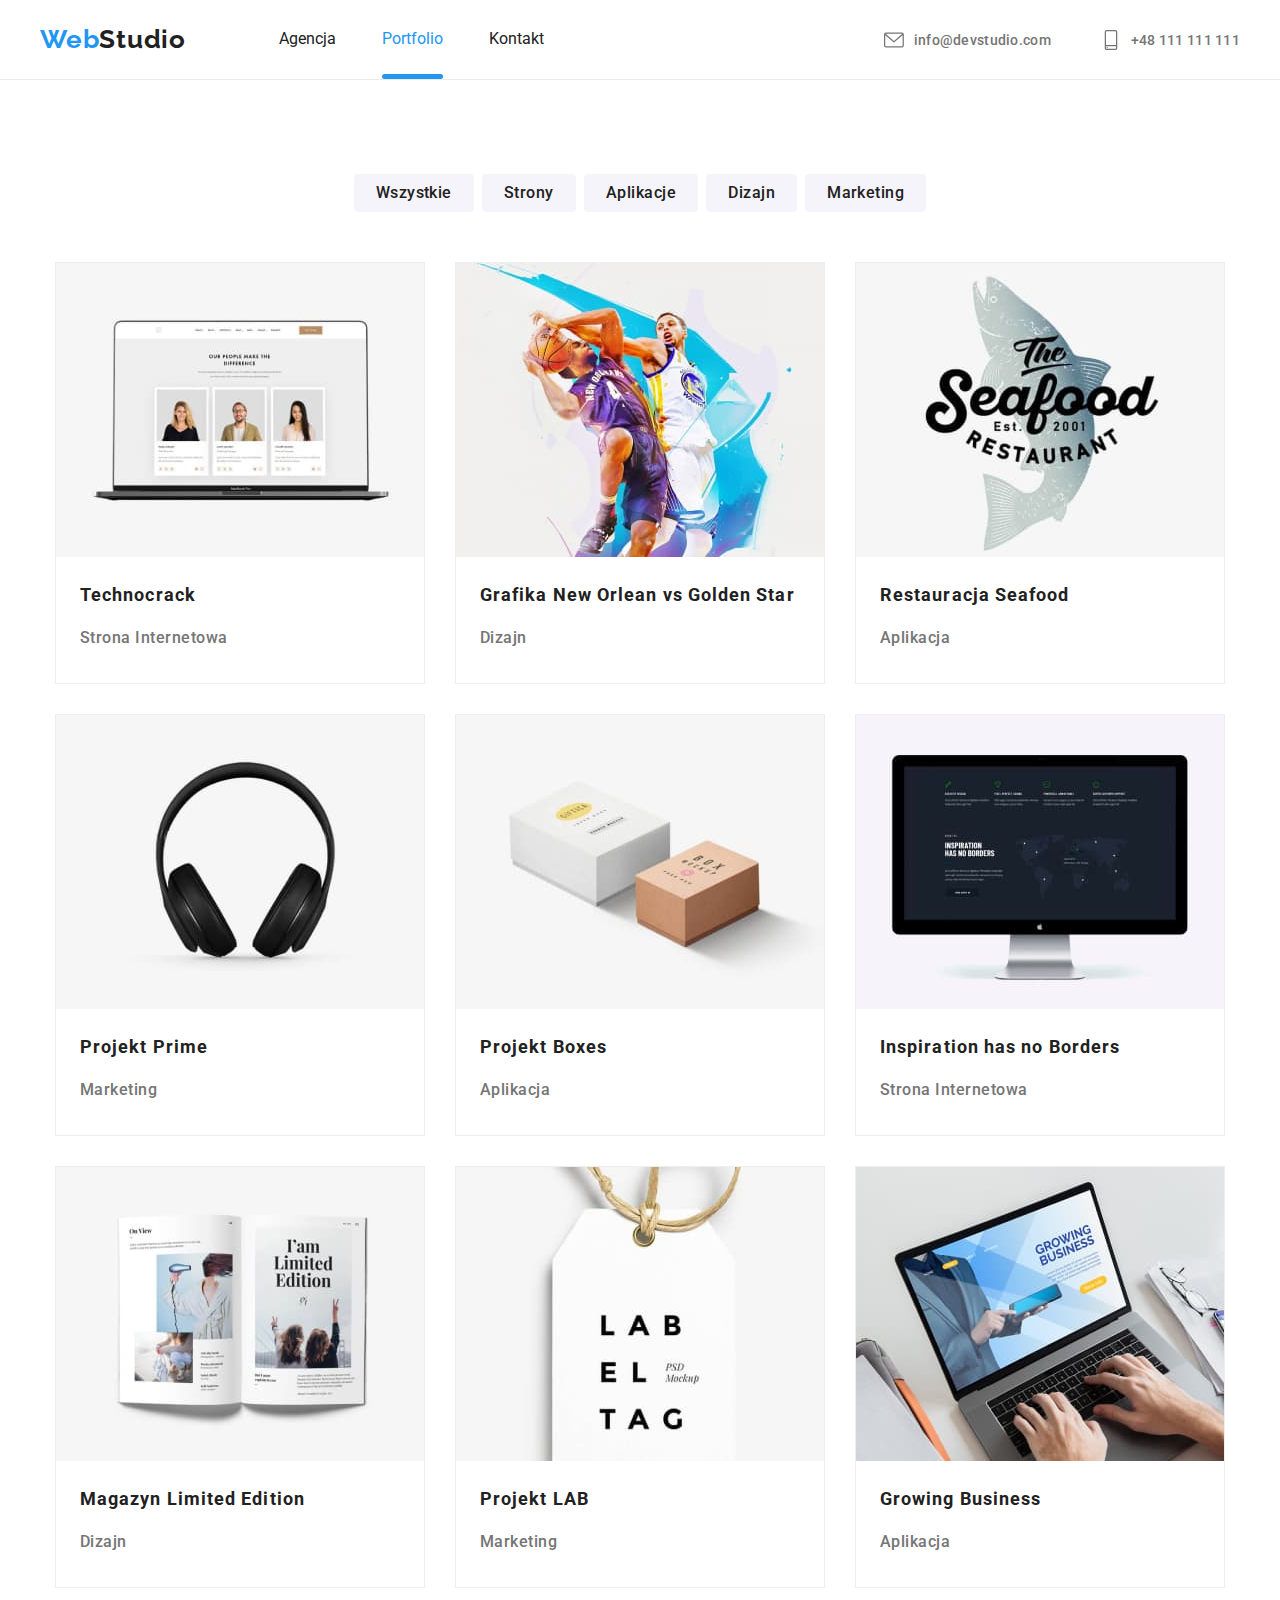
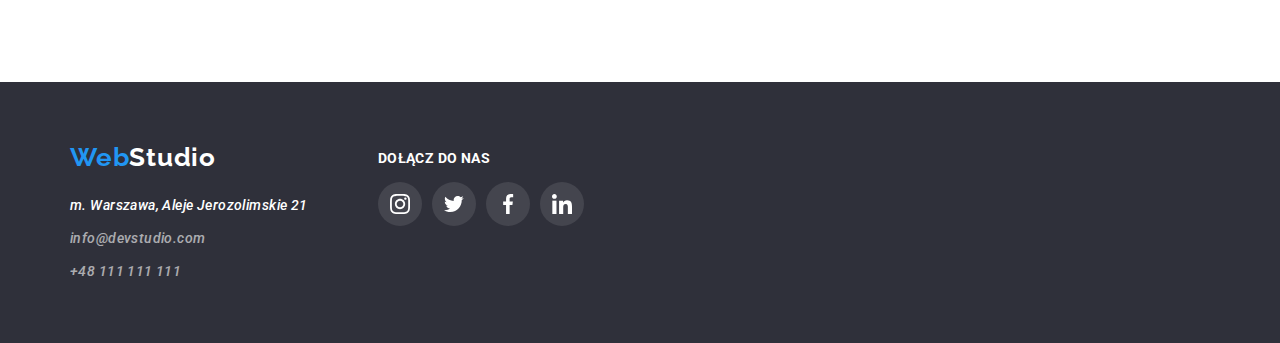
==== commit 4a4ee933: "Cleaned up code" ====
--- a/portfolio.html
+++ b/portfolio.html
@@ -91,8 +91,8 @@
                 >
               </div>
               <h3>Technocrack</h3>
-              <p>Strona Internetowa</p></a
-            >
+              <p>Strona Internetowa</p>
+            </a>
           </li>
           <li class="portfolio-content-item">
             <a class="portfolio-content-item-link" href="#"
@@ -105,8 +105,8 @@
               </div>
 
               <h3>Grafika New Orlean vs Golden Star</h3>
-              <p>Dizajn</p></a
-            >
+              <p>Dizajn</p>
+            </a>
           </li>
           <li class="portfolio-content-item">
             <a class="portfolio-content-item-link" href="#"
@@ -119,8 +119,8 @@
               </div>
 
               <h3>Restauracja Seafood</h3>
-              <p>Aplikacja</p></a
-            >
+              <p>Aplikacja</p>
+            </a>
           </li>
           <li class="portfolio-content-item">
             <a class="portfolio-content-item-link" href="#"
@@ -133,8 +133,8 @@
               </div>
 
               <h3>Projekt Prime</h3>
-              <p>Marketing</p></a
-            >
+              <p>Marketing</p>
+            </a>
           </li>
           <li class="portfolio-content-item">
             <a class="portfolio-content-item-link" href="#"
@@ -147,8 +147,8 @@
               </div>
 
               <h3>Projekt Boxes</h3>
-              <p>Aplikacja</p></a
-            >
+              <p>Aplikacja</p>
+            </a>
           </li>
           <li class="portfolio-content-item">
             <a class="portfolio-content-item-link" href="#"
@@ -161,8 +161,8 @@
               </div>
 
               <h3>Inspiration has no Borders</h3>
-              <p>Strona Internetowa</p></a
-            >
+              <p>Strona Internetowa</p>
+            </a>
           </li>
           <li class="portfolio-content-item">
             <a class="portfolio-content-item-link" href="#"
@@ -175,8 +175,8 @@
               </div>
 
               <h3>Magazyn Limited Edition</h3>
-              <p>Dizajn</p></a
-            >
+              <p>Dizajn</p>
+            </a>
           </li>
           <li class="portfolio-content-item">
             <a class="portfolio-content-item-link" href="#"
@@ -189,8 +189,8 @@
               </div>
 
               <h3>Projekt LAB</h3>
-              <p>Marketing</p></a
-            >
+              <p>Marketing</p>
+            </a>
           </li>
           <li class="portfolio-content-item">
             <a class="portfolio-content-item-link" href="#">
